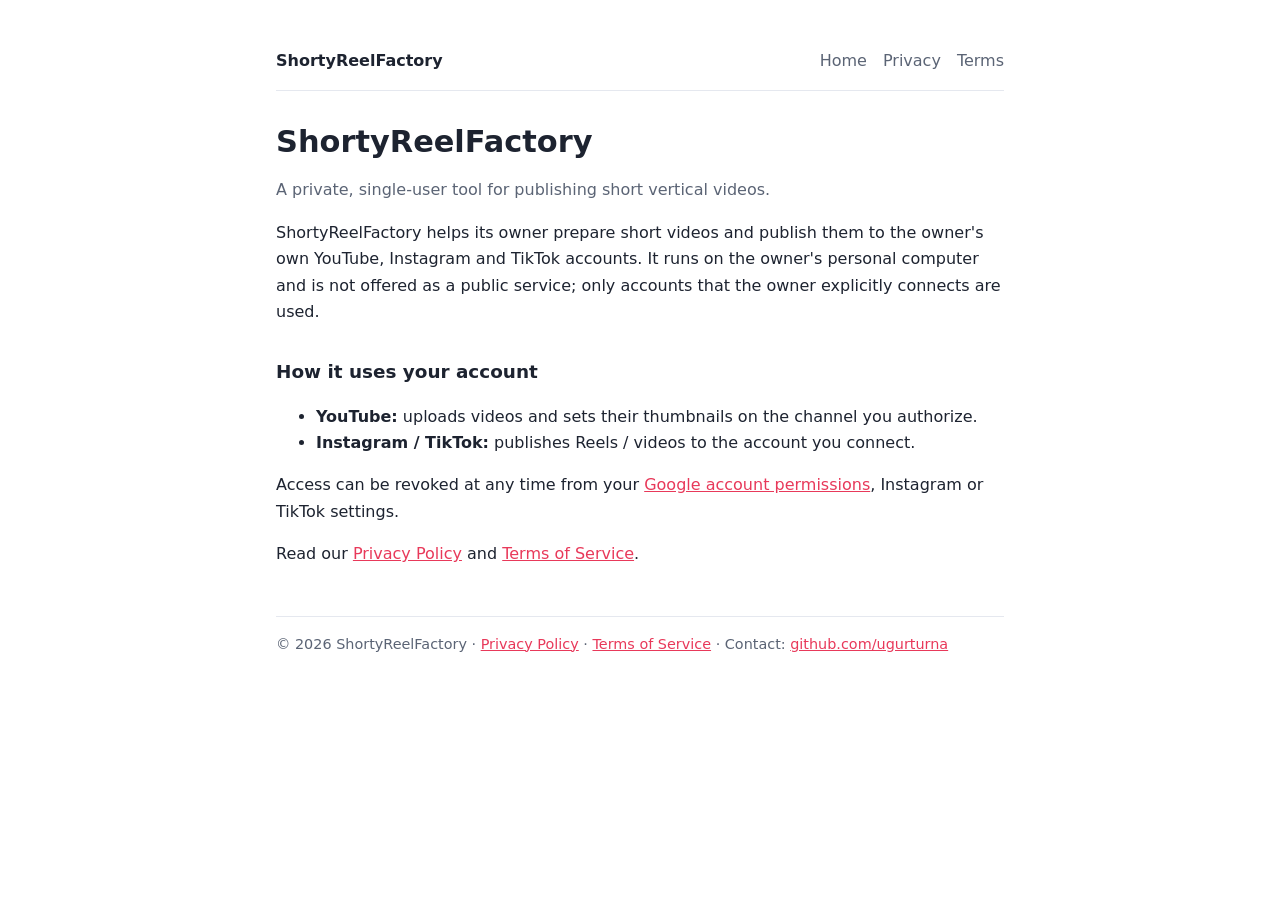
==== index.html @ 9a09ab56 "Home, privacy policy and terms for ShortyReelFactory Co-Authored-By: Claude Opus 5.5 <noreply@anthro" ====
<!doctype html>
<html lang="en">
<head>
<meta charset="utf-8">
<meta name="viewport" content="width=device-width, initial-scale=1">
<title>ShortyReelFactory</title>
<meta name="description" content="ShortyReelFactory is a personal tool for publishing the owner's own short videos.">
<!-- google-site-verification meta tag goes here -->
<link rel="stylesheet" href="style.css">
</head>
<body>
<main>
<header><a class="brand" href="./">ShortyReelFactory</a><nav><a href="./">Home</a><a href="privacy.html">Privacy</a><a href="terms.html">Terms</a></nav></header>
<h1>ShortyReelFactory</h1>
<p class="muted">A private, single-user tool for publishing short vertical videos.</p>
<p>ShortyReelFactory helps its owner prepare short videos and publish them to the owner's own
YouTube, Instagram and TikTok accounts. It runs on the owner's personal computer and is not offered
as a public service; only accounts that the owner explicitly connects are used.</p>
<h2>How it uses your account</h2>
<ul>
  <li><strong>YouTube:</strong> uploads videos and sets their thumbnails on the channel you authorize.</li>
  <li><strong>Instagram / TikTok:</strong> publishes Reels / videos to the account you connect.</li>
</ul>
<p>Access can be revoked at any time from your
<a href="https://myaccount.google.com/permissions">Google account permissions</a>, Instagram or TikTok settings.</p>
<p>Read our <a href="privacy.html">Privacy Policy</a> and <a href="terms.html">Terms of Service</a>.</p>
<footer>© 2026 ShortyReelFactory · <a href="privacy.html">Privacy Policy</a> · <a href="terms.html">Terms of Service</a> · Contact: <a href="https://github.com/ugurturna">github.com/ugurturna</a></footer>
</main>
</body>
</html>
---- style.css ----
:root { --bg: #ffffff; --text: #1d2330; --muted: #5b6475; --line: #e5e8ef; --accent: #e8395a; }
@media (prefers-color-scheme: dark) { :root { --bg: #0f1218; --text: #e6e9f0; --muted: #98a0b3; --line: #252c3b; } }
* { box-sizing: border-box; }
body { margin: 0; background: var(--bg); color: var(--text); font: 16px/1.65 system-ui, -apple-system, "Segoe UI", sans-serif; }
main { max-width: 760px; margin: 0 auto; padding: 48px 16px 64px; }
header { display: flex; justify-content: space-between; align-items: center; gap: 16px; flex-wrap: wrap;
         border-bottom: 1px solid var(--line); padding-bottom: 16px; margin-bottom: 32px; }
header a.brand { font-weight: 700; color: var(--text); text-decoration: none; }
nav a { color: var(--muted); margin-left: 16px; text-decoration: none; } nav a:hover { color: var(--accent); }
h1 { font-size: 1.9rem; line-height: 1.25; margin: 0 0 8px; } h2 { font-size: 1.15rem; margin-top: 32px; }
p, li { color: var(--text); } .muted { color: var(--muted); } a { color: var(--accent); }
footer { margin-top: 48px; padding-top: 16px; border-top: 1px solid var(--line); color: var(--muted); font-size: .9rem; }
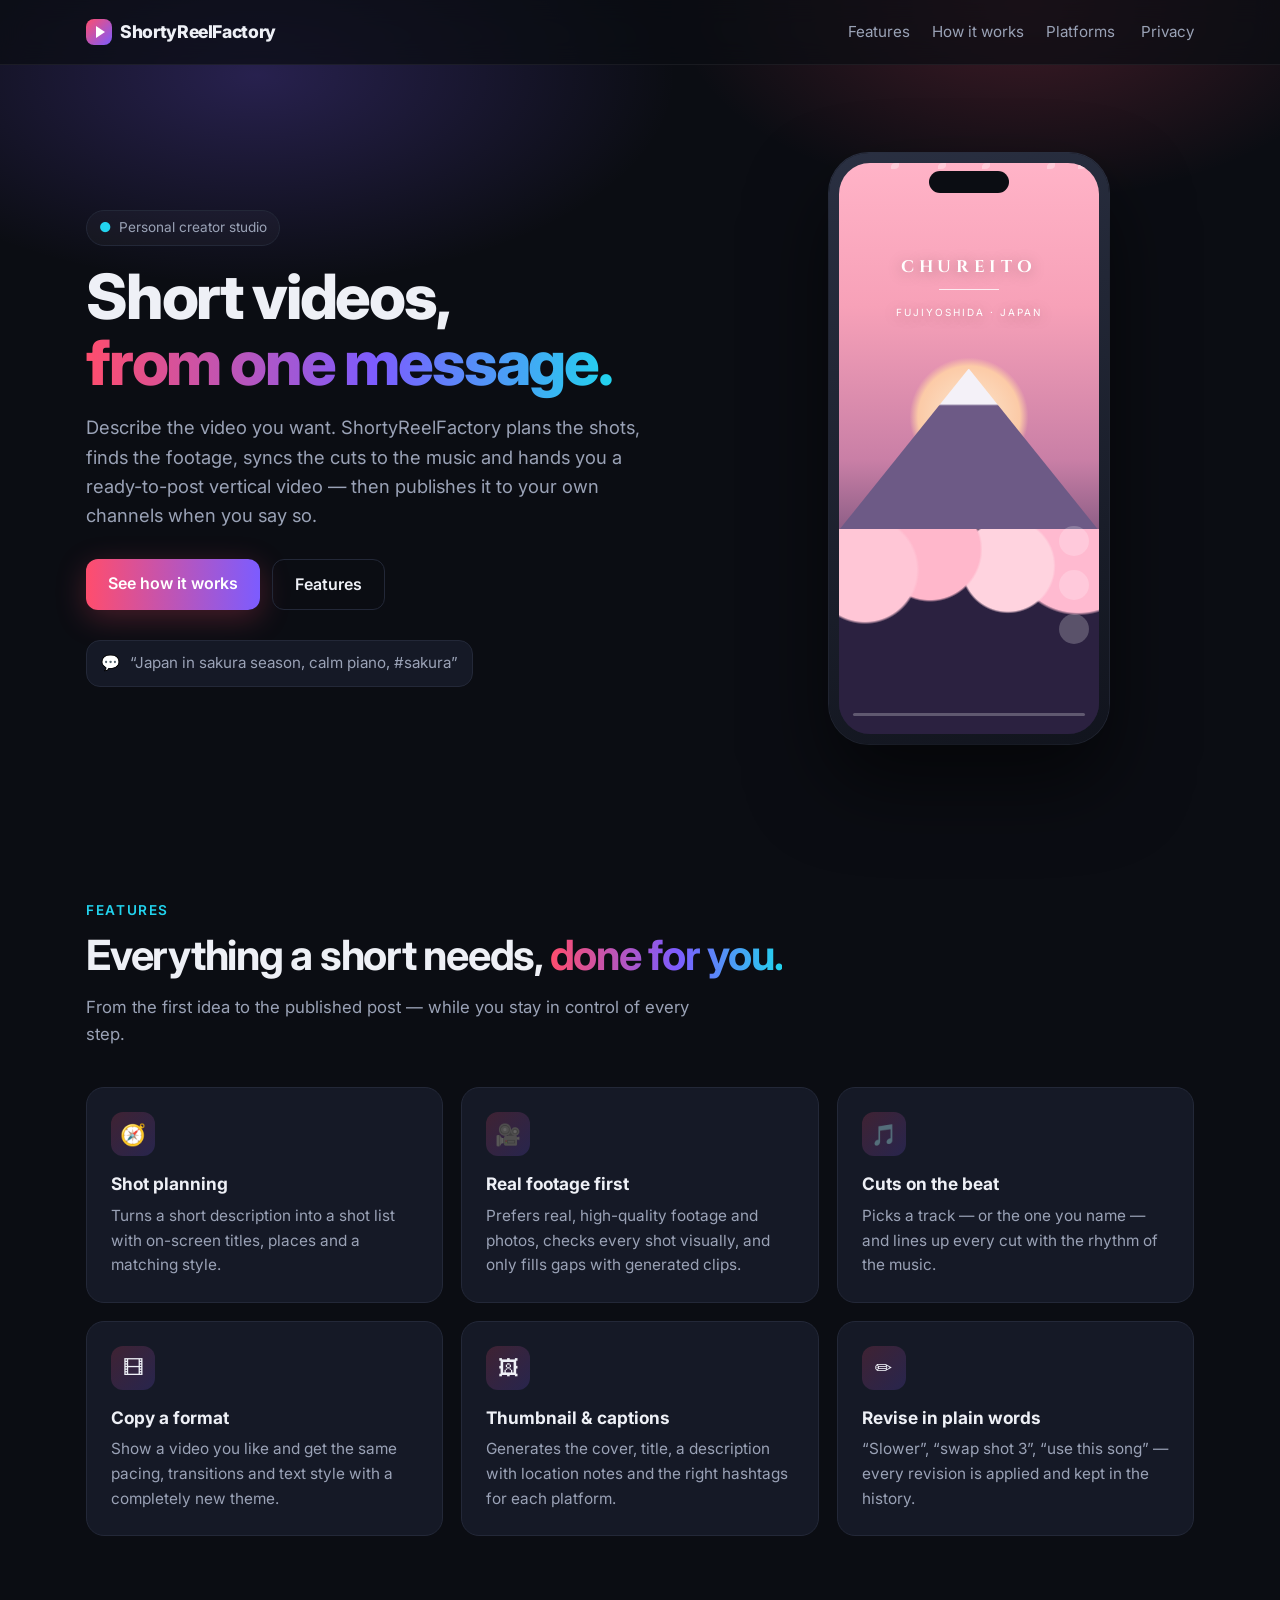
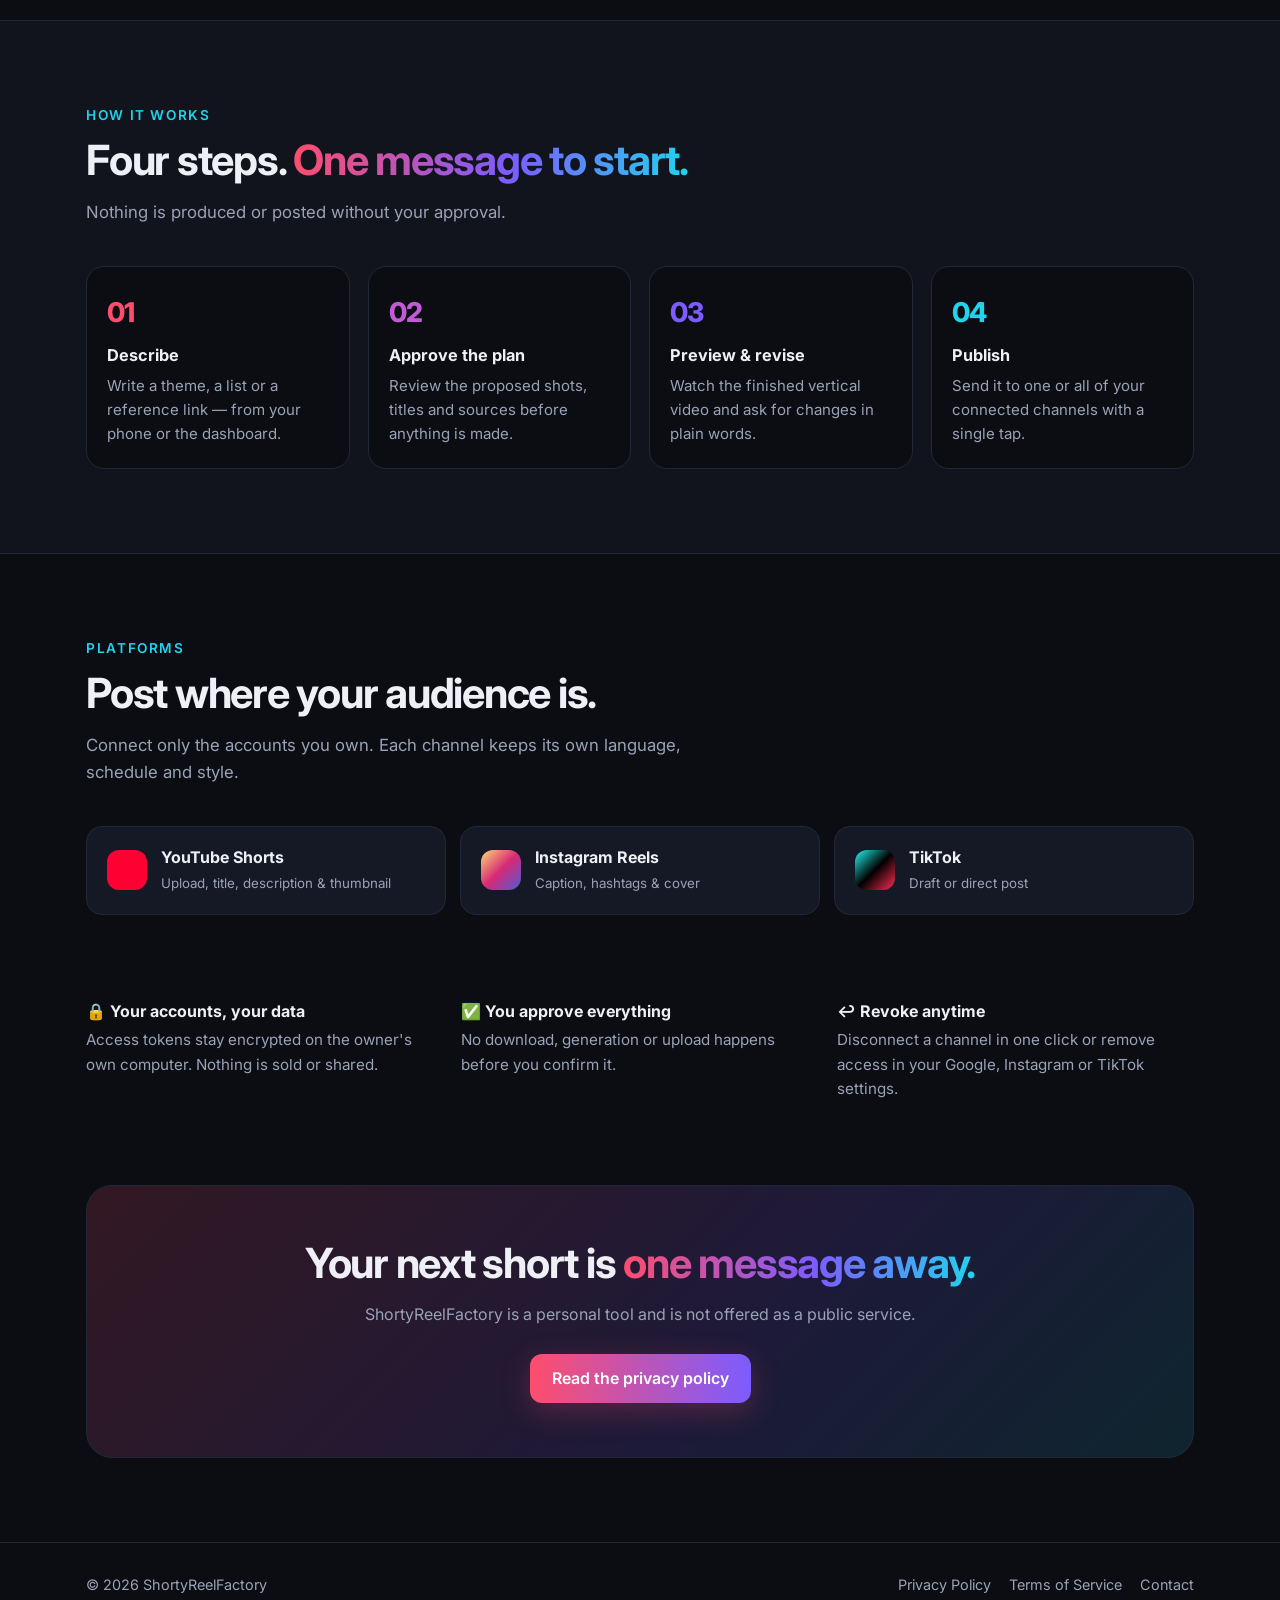
==== commit a0c29401: "Proper landing page; matching style for policy pages Co-Authored-By: Claude Opus 5.5 <noreply@anthro" ====
--- a/index.html
+++ b/index.html
@@ -3,28 +3,244 @@
 <head>
 <meta charset="utf-8">
 <meta name="viewport" content="width=device-width, initial-scale=1">
-<title>ShortyReelFactory</title>
-<meta name="description" content="ShortyReelFactory is a personal tool for publishing the owner's own short videos.">
+<title>ShortyReelFactory — Short videos, from one message</title>
+<meta name="description" content="ShortyReelFactory turns a single message into a polished vertical short video and publishes it to your own YouTube, Instagram and TikTok accounts.">
+<meta property="og:title" content="ShortyReelFactory">
+<meta property="og:description" content="Short videos, from one message. Plan, edit, review and publish vertical videos to your own channels.">
 <!-- google-site-verification meta tag goes here -->
-<link rel="stylesheet" href="style.css">
+<link rel="preconnect" href="https://fonts.googleapis.com">
+<link href="https://fonts.googleapis.com/css2?family=Inter:wght@400;500;600;700;800&family=Cinzel:wght@600&display=swap" rel="stylesheet">
+<style>
+  :root {
+    --bg: #0b0d13; --bg2: #11141d; --card: #151926; --line: #232838; --text: #eef0f6; --muted: #9aa2b6;
+    --a1: #ff4d6d; --a2: #7c5cff; --a3: #22d3ee;
+  }
+  * { box-sizing: border-box; }
+  html { scroll-behavior: smooth; }
+  body { margin: 0; background: var(--bg); color: var(--text); font: 16px/1.6 "Inter", system-ui, sans-serif; overflow-x: hidden; }
+  a { color: inherit; }
+  .wrap { max-width: 1140px; margin: 0 auto; padding: 0 16px; }
+  .grad { background: linear-gradient(90deg, var(--a1), var(--a2) 55%, var(--a3)); -webkit-background-clip: text;
+          background-clip: text; color: transparent; }
+
+  nav.top { position: sticky; top: 0; z-index: 10; backdrop-filter: blur(12px); background: rgba(11, 13, 19, .72);
+            border-bottom: 1px solid rgba(255, 255, 255, .06); }
+  nav.top .wrap { display: flex; align-items: center; justify-content: space-between; height: 64px; gap: 16px; }
+  .logo { font-weight: 800; letter-spacing: -.02em; text-decoration: none; font-size: 1.1rem; display: flex; gap: 8px; align-items: center; }
+  .logo i { width: 26px; height: 26px; border-radius: 8px; display: inline-block;
+            background: linear-gradient(135deg, var(--a1), var(--a2)); position: relative; }
+  .logo i::after { content: ""; position: absolute; left: 10px; top: 7px; border-left: 9px solid #fff;
+                   border-top: 6px solid transparent; border-bottom: 6px solid transparent; }
+  nav.top .links a { color: var(--muted); text-decoration: none; margin-left: 22px; font-size: .95rem; }
+  nav.top .links a:hover { color: var(--text); }
+  .btn { display: inline-block; padding: 12px 22px; border-radius: 12px; font-weight: 600; text-decoration: none;
+         background: linear-gradient(90deg, var(--a1), var(--a2)); color: #fff; box-shadow: 0 8px 30px rgba(255, 77, 109, .25); }
+  .btn.ghost { background: transparent; border: 1px solid var(--line); box-shadow: none; color: var(--text); }
+  .btn:hover { filter: brightness(1.08); }
+
+  .hero { position: relative; padding: 88px 0 72px; }
+  .hero::before { content: ""; position: absolute; inset: -200px 0 auto; height: 700px; z-index: -1;
+                  background: radial-gradient(600px 300px at 20% 30%, rgba(124, 92, 255, .25), transparent 70%),
+                              radial-gradient(500px 280px at 80% 20%, rgba(255, 77, 109, .22), transparent 70%); }
+  .hero .wrap { display: grid; grid-template-columns: 1.15fr .85fr; gap: 48px; align-items: center; }
+  .pill { display: inline-flex; gap: 8px; align-items: center; padding: 6px 12px; border-radius: 999px; font-size: .85rem;
+          border: 1px solid var(--line); color: var(--muted); background: rgba(255, 255, 255, .03); }
+  .pill b { color: var(--a3); font-weight: 600; }
+  h1 { font-size: clamp(2.3rem, 5.2vw, 3.9rem); line-height: 1.05; letter-spacing: -.035em; margin: 18px 0; font-weight: 800; }
+  .lead { font-size: 1.15rem; color: var(--muted); max-width: 560px; margin: 0 0 28px; }
+  .cta { display: flex; gap: 12px; flex-wrap: wrap; }
+  .chat { margin-top: 30px; display: inline-flex; gap: 10px; align-items: center; background: var(--card);
+          border: 1px solid var(--line); border-radius: 14px; padding: 10px 14px; font-size: .95rem; max-width: 100%; }
+  .chat span { color: var(--muted); }
+
+  .phone { justify-self: center; width: 280px; aspect-ratio: 9 / 19; border-radius: 40px; padding: 10px;
+           background: linear-gradient(160deg, #2a3042, #11141d); box-shadow: 0 40px 80px rgba(0, 0, 0, .55), 0 0 0 1px #2c3244; position: relative; }
+  .screen { width: 100%; height: 100%; border-radius: 31px; overflow: hidden; position: relative;
+            background: linear-gradient(180deg, #ffb3c7 0%, #f7a1b8 25%, #c97fa6 52%, #4b3a63 78%, #1d1a2e 100%); }
+  .screen .sun { position: absolute; left: 50%; top: 34%; width: 120px; height: 120px; margin-left: -60px; border-radius: 50%;
+                 background: radial-gradient(circle, #fff3d6, #ffd1a6 60%, transparent 70%); opacity: .9; }
+  .screen .mtn { position: absolute; left: -10%; right: -10%; bottom: 30%; height: 34%;
+                 background: linear-gradient(180deg, #f4f1f8 0 18%, #6d5a86 19%); clip-path: polygon(0 100%, 50% 0, 100% 100%); }
+  .screen .trees { position: absolute; left: 0; right: 0; bottom: 0; height: 36%;
+                   background: radial-gradient(circle at 10% 20%, #ffc6d6 0 18%, transparent 19%),
+                               radial-gradient(circle at 35% 10%, #ffb7cb 0 20%, transparent 21%),
+                               radial-gradient(circle at 65% 18%, #ffd3df 0 19%, transparent 20%),
+                               radial-gradient(circle at 92% 8%, #ffbad0 0 22%, transparent 23%), #2b2140; }
+  .petal { position: absolute; width: 8px; height: 6px; border-radius: 60% 0; background: #ffd0dc; opacity: .9; animation: fall 7s linear infinite; }
+  @keyframes fall { from { transform: translate(0, -20px) rotate(0); } to { transform: translate(-60px, 560px) rotate(360deg); } }
+  .screen .cap { position: absolute; left: 0; right: 0; top: 16%; text-align: center; color: #fff; text-shadow: 0 2px 14px rgba(0, 0, 0, .35); }
+  .screen .cap b { display: block; font-family: "Cinzel", serif; letter-spacing: .28em; font-size: 1.05rem; }
+  .screen .cap hr { width: 60px; border: 0; border-top: 1px solid rgba(255, 255, 255, .8); margin: 8px auto; }
+  .screen .cap small { letter-spacing: .2em; font-size: .62rem; }
+  .screen .ui { position: absolute; right: 10px; bottom: 90px; display: grid; gap: 14px; }
+  .screen .ui i { width: 30px; height: 30px; border-radius: 50%; background: rgba(255, 255, 255, .22); display: block; }
+  .screen .bar { position: absolute; left: 14px; right: 14px; bottom: 18px; height: 3px; background: rgba(255, 255, 255, .25); border-radius: 3px; }
+  .screen .bar::after { content: ""; display: block; height: 100%; width: 0; background: #fff; border-radius: 3px; animation: prog 9s linear infinite; }
+  @keyframes prog { to { width: 100%; } }
+  .notch { position: absolute; top: 18px; left: 50%; width: 80px; height: 22px; margin-left: -40px; border-radius: 12px; background: #0b0d13; z-index: 2; }
+
+  section { padding: 84px 0; }
+  .eyebrow { color: var(--a3); font-weight: 600; font-size: .85rem; letter-spacing: .12em; text-transform: uppercase; }
+  h2 { font-size: clamp(1.8rem, 3.6vw, 2.6rem); letter-spacing: -.03em; line-height: 1.15; margin: 10px 0 14px; }
+  .sub { color: var(--muted); max-width: 620px; margin: 0 0 40px; font-size: 1.05rem; }
+  .grid3 { display: grid; grid-template-columns: repeat(3, 1fr); gap: 18px; }
+  .card { background: var(--card); border: 1px solid var(--line); border-radius: 18px; padding: 24px; }
+  .card .ic { width: 44px; height: 44px; border-radius: 12px; display: grid; place-items: center; font-size: 1.3rem;
+              background: linear-gradient(135deg, rgba(255, 77, 109, .18), rgba(124, 92, 255, .18)); margin-bottom: 14px; }
+  .card h3 { margin: 0 0 6px; font-size: 1.08rem; }
+  .card p { margin: 0; color: var(--muted); font-size: .96rem; }
+
+  .steps { display: grid; grid-template-columns: repeat(4, 1fr); gap: 18px; counter-reset: s; }
+  .step { position: relative; padding: 24px 20px 22px; border-radius: 18px; border: 1px solid var(--line); background: var(--bg); }
+  .step::before { counter-increment: s; content: counter(s, decimal-leading-zero); font-weight: 800; font-size: 1.7rem;
+                  letter-spacing: -.03em; display: block; margin-bottom: 8px; }
+  .step:nth-child(1)::before { color: var(--a1); } .step:nth-child(2)::before { color: #c45bd6; }
+  .step:nth-child(3)::before { color: var(--a2); } .step:nth-child(4)::before { color: var(--a3); }
+  .step h3 { margin: 0 0 6px; font-size: 1.02rem; } .step p { margin: 0; color: var(--muted); font-size: .94rem; }
+
+  .platforms { display: flex; gap: 14px; flex-wrap: wrap; }
+  .plat { flex: 1 1 200px; display: flex; gap: 14px; align-items: center; padding: 18px 20px; border-radius: 16px;
+          background: var(--card); border: 1px solid var(--line); }
+  .plat .dot { width: 40px; height: 40px; border-radius: 12px; flex: none; }
+  .plat b { display: block; } .plat small { color: var(--muted); }
+
+  .band { border-radius: 26px; padding: 54px 40px; text-align: center;
+          background: linear-gradient(135deg, rgba(255, 77, 109, .16), rgba(124, 92, 255, .16) 60%, rgba(34, 211, 238, .12));
+          border: 1px solid var(--line); }
+  .band h2 { margin-top: 0; } .band p { color: var(--muted); max-width: 560px; margin: 0 auto 26px; }
+
+  .trust { display: grid; grid-template-columns: repeat(3, 1fr); gap: 18px; }
+  .trust b { display: block; margin-bottom: 4px; } .trust p { margin: 0; color: var(--muted); font-size: .95rem; }
+
+  footer { border-top: 1px solid var(--line); padding: 30px 0 40px; color: var(--muted); font-size: .9rem; }
+  footer .wrap { display: flex; justify-content: space-between; gap: 16px; flex-wrap: wrap; }
+  footer a { color: var(--muted); text-decoration: none; margin-left: 18px; } footer a:hover { color: var(--text); }
+
+  @media (max-width: 900px) {
+    .hero .wrap { grid-template-columns: 1fr; } .phone { width: 240px; }
+    .grid3, .trust { grid-template-columns: 1fr; } .steps { grid-template-columns: 1fr 1fr; }
+    nav.top .links a:not(.keep) { display: none; }
+  }
+  @media (max-width: 520px) { .steps { grid-template-columns: 1fr; } .band { padding: 40px 20px; } section { padding: 64px 0; } }
+  @media (prefers-reduced-motion: reduce) { .petal, .screen .bar::after { animation: none; } }
+</style>
 </head>
 <body>
-<main>
-<header><a class="brand" href="./">ShortyReelFactory</a><nav><a href="./">Home</a><a href="privacy.html">Privacy</a><a href="terms.html">Terms</a></nav></header>
-<h1>ShortyReelFactory</h1>
-<p class="muted">A private, single-user tool for publishing short vertical videos.</p>
-<p>ShortyReelFactory helps its owner prepare short videos and publish them to the owner's own
-YouTube, Instagram and TikTok accounts. It runs on the owner's personal computer and is not offered
-as a public service; only accounts that the owner explicitly connects are used.</p>
-<h2>How it uses your account</h2>
-<ul>
-  <li><strong>YouTube:</strong> uploads videos and sets their thumbnails on the channel you authorize.</li>
-  <li><strong>Instagram / TikTok:</strong> publishes Reels / videos to the account you connect.</li>
-</ul>
-<p>Access can be revoked at any time from your
-<a href="https://myaccount.google.com/permissions">Google account permissions</a>, Instagram or TikTok settings.</p>
-<p>Read our <a href="privacy.html">Privacy Policy</a> and <a href="terms.html">Terms of Service</a>.</p>
-<footer>© 2026 ShortyReelFactory · <a href="privacy.html">Privacy Policy</a> · <a href="terms.html">Terms of Service</a> · Contact: <a href="https://github.com/ugurturna">github.com/ugurturna</a></footer>
-</main>
+
+<nav class="top">
+  <div class="wrap">
+    <a class="logo" href="./"><i></i> ShortyReelFactory</a>
+    <div class="links">
+      <a href="#features">Features</a><a href="#how">How it works</a><a href="#platforms">Platforms</a>
+      <a class="keep" href="privacy.html">Privacy</a>
+    </div>
+  </div>
+</nav>
+
+<header class="hero">
+  <div class="wrap">
+    <div>
+      <span class="pill"><b>●</b> Personal creator studio</span>
+      <h1>Short videos,<br><span class="grad">from one message.</span></h1>
+      <p class="lead">Describe the video you want. ShortyReelFactory plans the shots, finds the footage, syncs the cuts
+        to the music and hands you a ready-to-post vertical video — then publishes it to your own channels when you say so.</p>
+      <div class="cta">
+        <a class="btn" href="#how">See how it works</a>
+        <a class="btn ghost" href="#features">Features</a>
+      </div>
+      <div class="chat">💬 <span>“Japan in sakura season, calm piano, #sakura”</span></div>
+    </div>
+    <div class="phone" aria-hidden="true">
+      <div class="notch"></div>
+      <div class="screen">
+        <div class="sun"></div><div class="mtn"></div><div class="trees"></div>
+        <i class="petal" style="left:20%; top:0; animation-delay:0s"></i>
+        <i class="petal" style="left:55%; top:0; animation-delay:1.6s"></i>
+        <i class="petal" style="left:80%; top:0; animation-delay:3.1s"></i>
+        <i class="petal" style="left:38%; top:0; animation-delay:4.4s"></i>
+        <i class="petal" style="left:92%; top:0; animation-delay:5.6s"></i>
+        <div class="cap"><b>CHUREITO</b><hr><small>FUJIYOSHIDA · JAPAN</small></div>
+        <div class="ui"><i></i><i></i><i></i></div>
+        <div class="bar"></div>
+      </div>
+    </div>
+  </div>
+</header>
+
+<section id="features">
+  <div class="wrap">
+    <div class="eyebrow">Features</div>
+    <h2>Everything a short needs, <span class="grad">done for you.</span></h2>
+    <p class="sub">From the first idea to the published post — while you stay in control of every step.</p>
+    <div class="grid3">
+      <div class="card"><div class="ic">🧭</div><h3>Shot planning</h3>
+        <p>Turns a short description into a shot list with on-screen titles, places and a matching style.</p></div>
+      <div class="card"><div class="ic">🎥</div><h3>Real footage first</h3>
+        <p>Prefers real, high-quality footage and photos, checks every shot visually, and only fills gaps with generated clips.</p></div>
+      <div class="card"><div class="ic">🎵</div><h3>Cuts on the beat</h3>
+        <p>Picks a track — or the one you name — and lines up every cut with the rhythm of the music.</p></div>
+      <div class="card"><div class="ic">🎞</div><h3>Copy a format</h3>
+        <p>Show a video you like and get the same pacing, transitions and text style with a completely new theme.</p></div>
+      <div class="card"><div class="ic">🖼</div><h3>Thumbnail &amp; captions</h3>
+        <p>Generates the cover, title, a description with location notes and the right hashtags for each platform.</p></div>
+      <div class="card"><div class="ic">✏️</div><h3>Revise in plain words</h3>
+        <p>“Slower”, “swap shot 3”, “use this song” — every revision is applied and kept in the history.</p></div>
+    </div>
+  </div>
+</section>
+
+<section id="how" style="background: var(--bg2); border-top: 1px solid var(--line); border-bottom: 1px solid var(--line);">
+  <div class="wrap">
+    <div class="eyebrow">How it works</div>
+    <h2>Four steps. <span class="grad">One message to start.</span></h2>
+    <p class="sub">Nothing is produced or posted without your approval.</p>
+    <div class="steps">
+      <div class="step"><h3>Describe</h3><p>Write a theme, a list or a reference link — from your phone or the dashboard.</p></div>
+      <div class="step"><h3>Approve the plan</h3><p>Review the proposed shots, titles and sources before anything is made.</p></div>
+      <div class="step"><h3>Preview &amp; revise</h3><p>Watch the finished vertical video and ask for changes in plain words.</p></div>
+      <div class="step"><h3>Publish</h3><p>Send it to one or all of your connected channels with a single tap.</p></div>
+    </div>
+  </div>
+</section>
+
+<section id="platforms">
+  <div class="wrap">
+    <div class="eyebrow">Platforms</div>
+    <h2>Post where your audience is.</h2>
+    <p class="sub">Connect only the accounts you own. Each channel keeps its own language, schedule and style.</p>
+    <div class="platforms">
+      <div class="plat"><span class="dot" style="background:#ff0033"></span><div><b>YouTube Shorts</b><small>Upload, title, description &amp; thumbnail</small></div></div>
+      <div class="plat"><span class="dot" style="background:linear-gradient(135deg,#feda75,#d62976,#4f5bd5)"></span><div><b>Instagram Reels</b><small>Caption, hashtags &amp; cover</small></div></div>
+      <div class="plat"><span class="dot" style="background:linear-gradient(135deg,#25f4ee,#000 50%,#fe2c55)"></span><div><b>TikTok</b><small>Draft or direct post</small></div></div>
+    </div>
+  </div>
+</section>
+
+<section style="padding-top: 0;">
+  <div class="wrap">
+    <div class="trust">
+      <div><b>🔒 Your accounts, your data</b><p>Access tokens stay encrypted on the owner's own computer. Nothing is sold or shared.</p></div>
+      <div><b>✅ You approve everything</b><p>No download, generation or upload happens before you confirm it.</p></div>
+      <div><b>↩️ Revoke anytime</b><p>Disconnect a channel in one click or remove access in your Google, Instagram or TikTok settings.</p></div>
+    </div>
+  </div>
+</section>
+
+<section style="padding-top: 0;">
+  <div class="wrap">
+    <div class="band">
+      <h2>Your next short is <span class="grad">one message away.</span></h2>
+      <p>ShortyReelFactory is a personal tool and is not offered as a public service.</p>
+      <a class="btn" href="privacy.html">Read the privacy policy</a>
+    </div>
+  </div>
+</section>
+
+<footer>
+  <div class="wrap">
+    <span>© 2026 ShortyReelFactory</span>
+    <span><a href="privacy.html">Privacy Policy</a><a href="terms.html">Terms of Service</a><a href="https://github.com/ugurturna">Contact</a></span>
+  </div>
+</footer>
 </body>
 </html>
